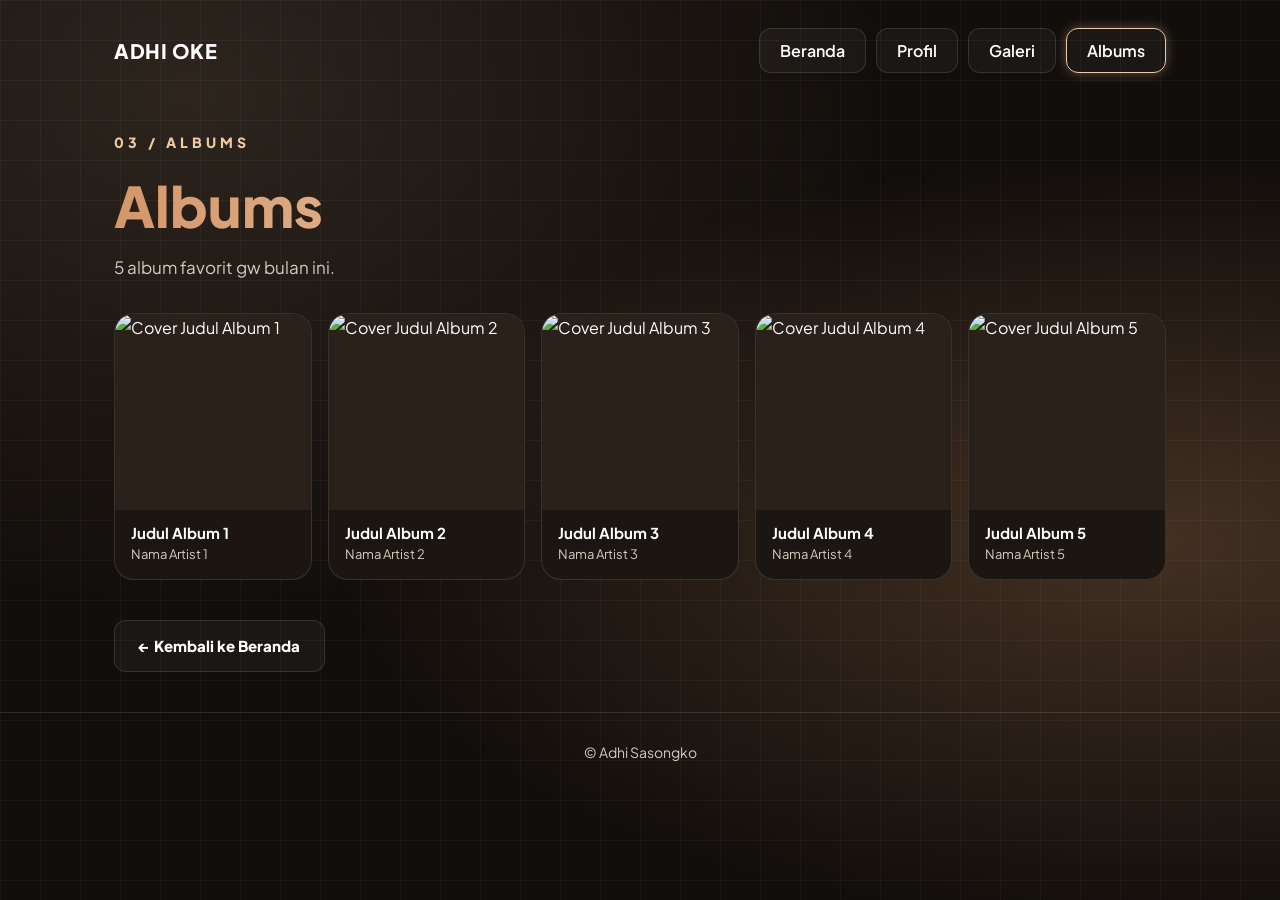
==== albums.html @ d8b68399 "Add files via upload" ====
<!DOCTYPE html>
<html lang="id">
<head>
  <meta charset="UTF-8">
  <meta name="viewport" content="width=device-width, initial-scale=1.0">
  <title>Albums · ADHI OKE</title>
  <link rel="preconnect" href="https://fonts.googleapis.com">
  <link rel="preconnect" href="https://fonts.gstatic.com" crossorigin>
  <link href="https://fonts.googleapis.com/css2?family=Plus+Jakarta+Sans:wght@400;600;800&display=swap" rel="stylesheet">
  <link rel="stylesheet" href="style.css">
</head>
<body>

  <!-- NAVBAR -->
  <nav class="navbar">
    <a href="#" class="brand">ADHI OKE</a>
    <div class="menu">
      <a href="index.html" class="menu-btn">Beranda</a>
      <a href="profil.html" class="menu-btn">Profil</a>
      <a href="gallery.html" class="menu-btn">Galeri</a>
      <a href="albums.html" class="menu-btn aktif">Albums</a>
    </div>
  </nav>

  <main class="halaman halaman-lebar">
    <p class="label">03 / ALBUMS</p>
    <h1 class="judul-halaman gradasi">Albums</h1>
    <p class="pengantar">5 album favorit gw bulan ini.</p>

    <!-- diisi otomatis oleh script di bawah -->
    <section class="album-grid" id="albumGrid"></section>

    <a href="index.html" class="btn btn-outline">← Kembali ke Beranda</a>
  </main>

  <footer class="footer">© Adhi Sasongko</footer>

  <!-- JENDELA DETAIL ALBUM -->
  <div class="modal" id="modal" role="dialog" aria-modal="true" aria-labelledby="mJudul">
    <div class="modal-isi">
      <button class="modal-tutup" id="mTutup" aria-label="Tutup">✕</button>
      <img class="modal-cover" id="mCover" src="" alt="">
      <h2 id="mJudul"></h2>
      <p class="modal-artist" id="mArtist"></p>
      <p class="modal-deskripsi" id="mDeskripsi"></p>
      <h3>Tracklist</h3>
      <ol class="tracklist" id="mTracks"></ol>
      <a class="btn btn-spotify" id="mSpotify" href="#" target="_blank" rel="noopener">Dengarkan di Spotify</a>
    </div>
  </div>

  <script>
    // ====== EDIT DATA ALBUM DI SINI ======
    // cover  : nama file di folder imgalbm/
    // spotify: ganti dengan link album asli di Spotify
    const albums = [
      {
        judul: "Judul Album 1",
        artist: "Nama Artist 1",
        cover: "imgalbm/album1.jpg",
        deskripsi: "Lorem ipsum dolor sit amet, consectetur adipiscing elit. Sed do eiusmod tempor incididunt ut labore et dolore magna aliqua.",
        tracks: ["Lorem Ipsum", "Dolor Sit Amet", "Consectetur", "Adipiscing Elit", "Sed Do Eiusmod"],
        spotify: "https://open.spotify.com/"
      },
      {
        judul: "Judul Album 2",
        artist: "Nama Artist 2",
        cover: "imgalbm/album2.jpg",
        deskripsi: "Lorem ipsum dolor sit amet, consectetur adipiscing elit. Ut enim ad minim veniam, quis nostrud exercitation ullamco.",
        tracks: ["Lorem Ipsum", "Dolor Sit Amet", "Consectetur", "Adipiscing Elit", "Sed Do Eiusmod"],
        spotify: "https://open.spotify.com/"
      },
      {
        judul: "Judul Album 3",
        artist: "Nama Artist 3",
        cover: "imgalbm/album3.jpg",
        deskripsi: "Lorem ipsum dolor sit amet, consectetur adipiscing elit. Duis aute irure dolor in reprehenderit in voluptate velit.",
        tracks: ["Lorem Ipsum", "Dolor Sit Amet", "Consectetur", "Adipiscing Elit", "Sed Do Eiusmod"],
        spotify: "https://open.spotify.com/"
      },
      {
        judul: "Judul Album 4",
        artist: "Nama Artist 4",
        cover: "imgalbm/album4.jpg",
        deskripsi: "Lorem ipsum dolor sit amet, consectetur adipiscing elit. Excepteur sint occaecat cupidatat non proident.",
        tracks: ["Lorem Ipsum", "Dolor Sit Amet", "Consectetur", "Adipiscing Elit", "Sed Do Eiusmod"],
        spotify: "https://open.spotify.com/"
      },
      {
        judul: "Judul Album 5",
        artist: "Nama Artist 5",
        cover: "imgalbm/album5.jpg",
        deskripsi: "Lorem ipsum dolor sit amet, consectetur adipiscing elit. Sunt in culpa qui officia deserunt mollit anim id est laborum.",
        tracks: ["Lorem Ipsum", "Dolor Sit Amet", "Consectetur", "Adipiscing Elit", "Sed Do Eiusmod"],
        spotify: "https://open.spotify.com/"
      }
    ];
    // =====================================

    const grid = document.getElementById("albumGrid");
    const modal = document.getElementById("modal");
    let terakhirFokus = null;

    albums.forEach((a, i) => {
      const tombol = document.createElement("button");
      tombol.className = "album-item";
      tombol.type = "button";
      tombol.innerHTML =
        '<img src="' + a.cover + '" alt="Cover ' + a.judul + '" loading="lazy">' +
        '<div class="album-info"><strong></strong><span></span></div>';
      tombol.querySelector("strong").textContent = a.judul;
      tombol.querySelector("span").textContent = a.artist;
      tombol.addEventListener("click", () => buka(i, tombol));
      grid.appendChild(tombol);
    });

    function buka(i, pemicu) {
      const a = albums[i];
      terakhirFokus = pemicu;
      document.getElementById("mCover").src = a.cover;
      document.getElementById("mCover").alt = "Cover " + a.judul;
      document.getElementById("mJudul").textContent = a.judul;
      document.getElementById("mArtist").textContent = a.artist;
      document.getElementById("mDeskripsi").textContent = a.deskripsi;
      document.getElementById("mSpotify").href = a.spotify;
      const ol = document.getElementById("mTracks");
      ol.innerHTML = "";
      a.tracks.forEach(t => {
        const li = document.createElement("li");
        li.textContent = t;
        ol.appendChild(li);
      });
      modal.classList.add("tampil");
      document.body.style.overflow = "hidden";
      document.getElementById("mTutup").focus();
    }

    function tutup() {
      modal.classList.remove("tampil");
      document.body.style.overflow = "";
      if (terakhirFokus) terakhirFokus.focus();
    }

    document.getElementById("mTutup").addEventListener("click", tutup);
    modal.addEventListener("click", e => { if (e.target === modal) tutup(); });
    document.addEventListener("keydown", e => { if (e.key === "Escape") tutup(); });
  </script>

</body>
</html>
---- style.css ----
* {
  margin: 0;
  padding: 0;
  box-sizing: border-box;
}

:root {
  --bg: #120e0b;
  --kartu: #1c1612;
  --garis: rgba(255, 255, 255, 0.12);
  --teks: #ffffff;
  --teks-redup: #d6cabd;
  --utama: #EECAA6;          /* warna utama */
  --utama-gelap: #d4966a;
  --utama-terang: #fbe6cf;
  --gradasi: linear-gradient(90deg, var(--utama-gelap), var(--utama), var(--utama-terang));
}

html {
  scroll-behavior: smooth;
}

body {
  font-family: "Plus Jakarta Sans", Arial, sans-serif;
  color: var(--teks);
  line-height: 1.7;
  min-height: 100vh;
  background-color: var(--bg);
  /* cahaya + garis kotak-kotak */
  background-image:
    radial-gradient(ellipse at 15% 10%, rgba(238, 202, 166, 0.12), transparent 45%),
    radial-gradient(ellipse at 90% 60%, rgba(212, 150, 106, 0.25), transparent 50%),
    linear-gradient(rgba(255, 255, 255, 0.04) 1px, transparent 1px),
    linear-gradient(90deg, rgba(255, 255, 255, 0.04) 1px, transparent 1px);
  background-size: auto, auto, 40px 40px, 40px 40px;
  background-attachment: fixed;
}

a {
  color: inherit;
  text-decoration: none;
}

/* ---------- NAVBAR ---------- */
.navbar {
  max-width: 1100px;
  margin: 0 auto;
  padding: 28px 24px;
  display: flex;
  justify-content: space-between;
  align-items: center;
}

.brand {
  font-weight: 800;
  font-size: 20px;
  letter-spacing: 0.5px;
}

.menu-btn {
  display: inline-block;
  padding: 8px 20px;
  border-radius: 12px;
  font-weight: 600;
  border: 1px solid var(--garis);
  background: rgba(255, 255, 255, 0.04);
}

.menu-btn.aktif {
  border-color: var(--utama);
  box-shadow: 0 0 12px rgba(238, 202, 166, 0.35);
}

/* ---------- HERO ---------- */
.hero {
  max-width: 1100px;
  margin: 0 auto;
  padding: 60px 24px 40px;
  display: flex;
  align-items: center;
  justify-content: space-between;
  gap: 40px;
}

.hero-teks {
  max-width: 640px;
}

.label {
  color: var(--utama);
  font-weight: 800;
  font-size: 14px;
  letter-spacing: 4px;
  margin-bottom: 20px;
}

h1 {
  font-size: clamp(42px, 7vw, 76px);
  line-height: 1.1;
  font-weight: 800;
  margin-bottom: 24px;
}

.gradasi {
  background: var(--gradasi);
  -webkit-background-clip: text;
  background-clip: text;
  color: transparent;
}

.deskripsi {
  color: var(--teks-redup);
  font-size: 17px;
  margin-bottom: 32px;
}

.tombol {
  display: flex;
  gap: 12px;
  flex-wrap: wrap;
}

.btn {
  display: inline-block;
  padding: 12px 24px;
  border-radius: 12px;
  font-weight: 800;
  font-size: 15px;
}

.btn-utama {
  background: var(--gradasi);
  color: #2a1d12;
  transition: transform 0.2s;
}

.btn-utama:hover {
  transform: translateY(-2px);
}

/* ---------- LOGO ---------- */
.logo-kotak {
  flex-shrink: 0;
  width: 200px;
  height: 200px;
  padding: 36px;
  border-radius: 40px;
  transform: rotate(-6deg);
  background: linear-gradient(135deg, #d4966a 0%, #EECAA6 50%, #fbe6cf 100%);
  border: 2px solid rgba(255, 255, 255, 0.4);
  box-shadow: 0 0 60px rgba(238, 202, 166, 0.35);
}

.logo-kotak img {
  width: 100%;
  height: 100%;
}

/* ---------- KARTU ---------- */
.kartu-wrap {
  max-width: 1100px;
  margin: 0 auto;
  padding: 20px 24px 80px;
  display: grid;
  grid-template-columns: 1fr 1fr;
  gap: 24px;
}

.kartu {
  background: var(--kartu);
  border: 1px solid var(--garis);
  border-radius: 20px;
  padding: 28px;
}

.ikon {
  font-size: 28px;
  margin-bottom: 8px;
}

.kartu h2 {
  font-size: 24px;
  margin-bottom: 8px;
}

.kartu p {
  color: var(--teks-redup);
}

/* ---------- HP / LAYAR KECIL ---------- */
@media (max-width: 800px) {
  .hero {
    flex-direction: column-reverse;
    align-items: flex-start;
    padding-top: 30px;
  }

  .logo-kotak {
    width: 140px;
    height: 140px;
    padding: 26px;
    border-radius: 30px;
  }

  .kartu-wrap {
    grid-template-columns: 1fr;
  }
}

/* ===================== MENU & NAVBAR (tambahan) ===================== */
.navbar {
  flex-wrap: wrap;
  gap: 16px;
}

.menu {
  display: flex;
  gap: 10px;
  flex-wrap: wrap;
}

/* ===================== HALAMAN PROFIL ===================== */
.halaman {
  max-width: 700px;
  margin: 0 auto;
  padding: 30px 24px 40px;
}

.judul-halaman {
  font-size: clamp(36px, 8vw, 56px);
  margin-bottom: 16px;
}

.pengantar {
  color: var(--teks-redup);
  font-size: 17px;
  margin-bottom: 32px;
}

/* kartu foto */
.kartu-profil {
  text-align: center;
  padding: 32px 24px;
  margin-bottom: 24px;
  border-radius: 28px;
  border: 1px solid rgba(238, 202, 166, 0.5);
  background: linear-gradient(160deg, rgba(90, 60, 35, 0.5), rgba(25, 18, 12, 0.9));
}

.foto-profil {
  width: 200px;
  height: 200px;
  margin: 0 auto 20px;
  border-radius: 40px;
  overflow: hidden;
  border: 2px solid rgba(238, 202, 166, 0.7);
  box-shadow: 0 0 40px rgba(238, 202, 166, 0.3);
}

.foto-profil img {
  width: 100%;
  height: 100%;
  object-fit: cover;
  display: block;
}

.kartu-profil h2 {
  font-size: 30px;
  margin-bottom: 4px;
}

.sub {
  color: var(--teks-redup);
  margin-bottom: 16px;
}

.badge {
  display: inline-flex;
  align-items: center;
  gap: 8px;
  padding: 8px 18px;
  border-radius: 999px;
  color: #5dffb0;
  font-weight: 600;
  font-size: 15px;
  border: 1px solid rgba(93, 255, 176, 0.4);
  background: rgba(93, 255, 176, 0.08);
}

.badge i {
  width: 8px;
  height: 8px;
  border-radius: 50%;
  background: #5dffb0;
}

/* kartu informasi */
.kartu-info {
  background: var(--kartu);
  border: 1px solid var(--garis);
  border-radius: 28px;
  padding: 28px 28px 16px;
  margin-bottom: 28px;
}

.kartu-info h2 {
  font-size: 26px;
  margin-bottom: 12px;
}

.baris {
  display: flex;
  justify-content: space-between;
  gap: 16px;
  padding: 16px 0;
  border-bottom: 1px solid var(--garis);
}

.baris:last-child {
  border-bottom: none;
}

.baris dt {
  color: var(--teks-redup);
}

.baris dd {
  text-align: right;
  font-weight: 600;
}

.btn-outline {
  border: 1px solid var(--garis);
  background: rgba(255, 255, 255, 0.04);
}

.btn-outline:hover {
  border-color: var(--utama);
}
.btn-kanan {
  margin-left: auto;
}

.footer {
  text-align: center;
  color: var(--teks-redup);
  font-size: 14px;
  padding: 28px 20px;
  border-top: 1px solid var(--garis);
}

/* ===================== HALAMAN GALERI ===================== */
.halaman-lebar {
  max-width: 1100px;
}

.galeri {
  display: grid;
  grid-template-columns: repeat(auto-fill, minmax(240px, 1fr));
  gap: 16px;
  margin-bottom: 40px;
}

.foto-item {
  background: var(--kartu);
  border: 1px solid var(--garis);
  border-radius: 20px;
  overflow: hidden;
  transition: transform 0.2s, border-color 0.2s;
}

.foto-item:hover {
  transform: translateY(-4px);
  border-color: var(--utama);
}

.foto-item img {
  width: 100%;
  aspect-ratio: 1 / 1;
  object-fit: cover;
  display: block;
  cursor: pointer;
}

.foto-item figcaption {
  padding: 12px 16px;
  font-size: 14px;
  color: var(--teks-redup);
}

/* foto besar saat diklik */
.lightbox {
  display: none;
  position: fixed;
  inset: 0;
  z-index: 999;
  background: rgba(0, 0, 0, 0.88);
  justify-content: center;
  align-items: center;
  padding: 20px;
}

.lightbox.tampil {
  display: flex;
}

.lightbox img {
  max-width: 100%;
  max-height: 100%;
  border-radius: 16px;
  border: 2px solid rgba(238, 202, 166, 0.7);
}

/* ===================== HALAMAN ALBUMS ===================== */
.album-grid {
  display: grid;
  grid-template-columns: repeat(auto-fill, minmax(190px, 1fr));
  gap: 16px;
  margin-bottom: 40px;
}

.album-item {
  background: var(--kartu);
  border: 1px solid var(--garis);
  border-radius: 20px;
  overflow: hidden;
  padding: 0;
  text-align: left;
  color: inherit;
  font: inherit;
  cursor: pointer;
  transition: transform 0.2s, border-color 0.2s;
}

.album-item:hover,
.album-item:focus-visible {
  transform: translateY(-4px);
  border-color: var(--utama);
  outline: none;
}

.album-item img {
  width: 100%;
  aspect-ratio: 1 / 1;
  object-fit: cover;
  display: block;
  background: #2a211a;
}

.album-item .album-info {
  padding: 12px 16px 14px;
}

.album-item strong {
  display: block;
  font-size: 15px;
  line-height: 1.4;
}

.album-item span {
  display: block;
  font-size: 13px;
  color: var(--teks-redup);
}

/* jendela detail album */
.modal {
  display: none;
  position: fixed;
  inset: 0;
  z-index: 999;
  background: rgba(0, 0, 0, 0.85);
  justify-content: center;
  align-items: center;
  padding: 16px;
}

.modal.tampil {
  display: flex;
}

.modal-isi {
  position: relative;
  width: 100%;
  max-width: 460px;
  max-height: 100%;
  overflow-y: auto;
  background: var(--kartu);
  border: 1px solid rgba(238, 202, 166, 0.5);
  border-radius: 28px;
  padding: 24px;
  box-shadow: 0 0 60px rgba(238, 202, 166, 0.2);
  animation: modal-muncul 0.22s ease-out;
}

@keyframes modal-muncul {
  from { opacity: 0; transform: translateY(16px) scale(0.97); }
  to   { opacity: 1; transform: none; }
}

.modal-tutup {
  position: absolute;
  top: 14px;
  right: 14px;
  width: 38px;
  height: 38px;
  border-radius: 12px;
  border: 1px solid var(--garis);
  background: rgba(0, 0, 0, 0.55);
  color: var(--teks);
  font-size: 18px;
  cursor: pointer;
}

.modal-tutup:hover {
  border-color: var(--utama);
}

.modal-cover {
  width: 100%;
  aspect-ratio: 1 / 1;
  object-fit: cover;
  display: block;
  border-radius: 18px;
  margin-bottom: 18px;
  background: #2a211a;
}

.modal-isi h2 {
  font-size: 26px;
  line-height: 1.25;
}

.modal-artist {
  color: var(--utama);
  font-weight: 600;
  margin-bottom: 12px;
}

.modal-deskripsi {
  color: var(--teks-redup);
  margin-bottom: 18px;
}

.modal-isi h3 {
  font-size: 16px;
  margin-bottom: 6px;
}

.tracklist {
  margin: 0 0 22px 22px;
  color: var(--teks-redup);
}

.tracklist li {
  padding: 4px 0;
  border-bottom: 1px solid var(--garis);
}

.tracklist li:last-child {
  border-bottom: none;
}

.btn-spotify {
  display: block;
  text-align: center;
  background: #1db954;
  color: #04200d;
}

.btn-spotify:hover {
  filter: brightness(1.08);
}

@media (prefers-reduced-motion: reduce) {
  .modal-isi { animation: none; }
}
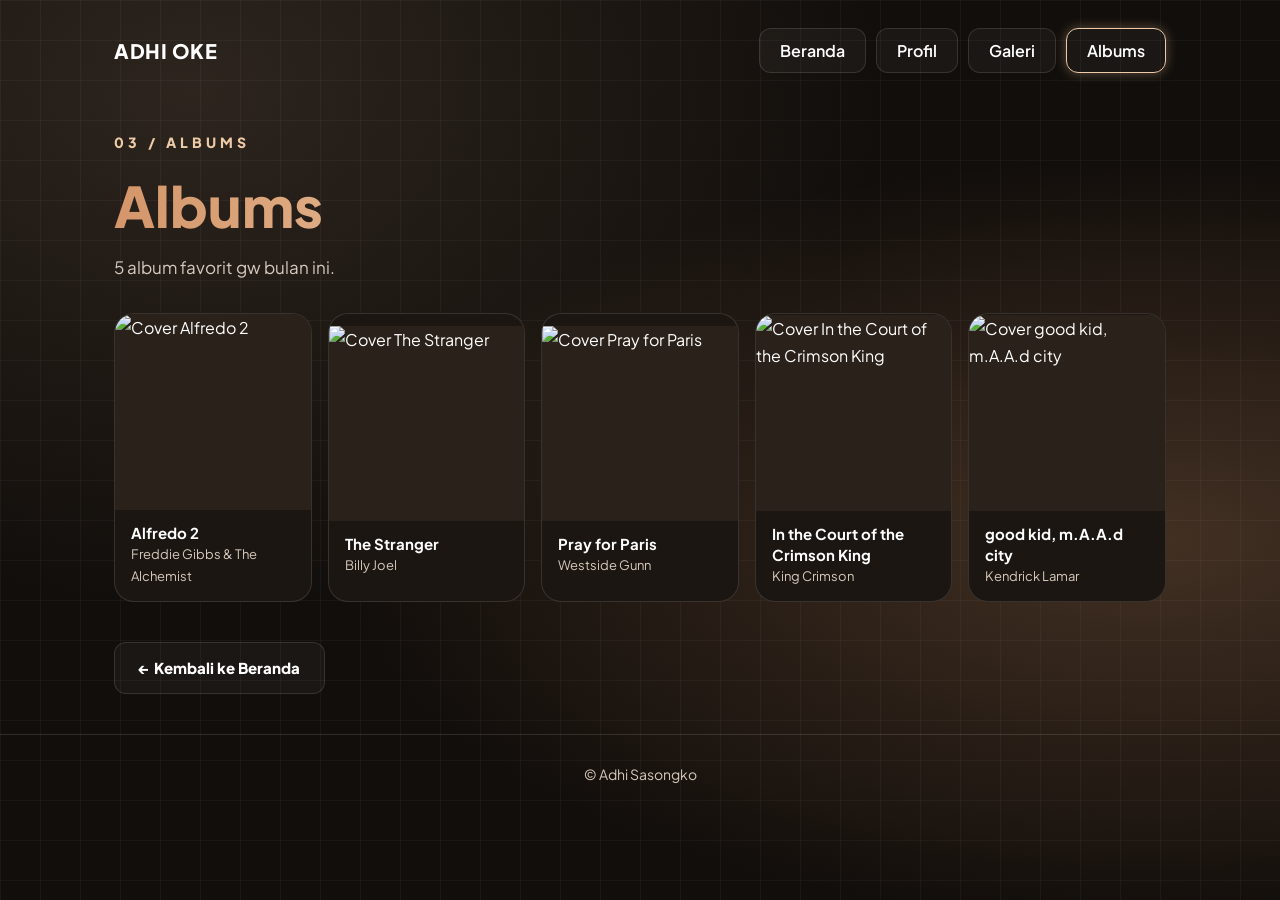
==== commit e3c18eee: "Add files via upload" ====
--- a/albums.html
+++ b/albums.html
@@ -55,44 +55,102 @@
     // spotify: ganti dengan link album asli di Spotify
     const albums = [
       {
-        judul: "Judul Album 1",
-        artist: "Nama Artist 1",
+        judul: "Alfredo 2",
+        artist: "Freddie Gibbs & The Alchemist",
         cover: "imgalbm/album1.jpg",
-        deskripsi: "Lorem ipsum dolor sit amet, consectetur adipiscing elit. Sed do eiusmod tempor incididunt ut labore et dolore magna aliqua.",
-        tracks: ["Lorem Ipsum", "Dolor Sit Amet", "Consectetur", "Adipiscing Elit", "Sed Do Eiusmod"],
-        spotify: "https://open.spotify.com/"
-      },
-      {
-        judul: "Judul Album 2",
-        artist: "Nama Artist 2",
+        deskripsi: "Album kolaborasi Freddie Gibbs dan produser The Alchemist yang dirilis pada 2025. Sebagai kelanjutan dari Alfredo (2020), proyek ini memadukan rap Freddie yang tajam dengan produksi The Alchemist yang atmosferik, penuh tekstur soul, dan terasa sinematik.",
+        tracks: [
+          "1995",
+          "Mar-a-Lago",
+          "Lemon Pepper Steppers",
+          "Ensalada (feat. Anderson .Paak)",
+          "Empanadas",
+          "Skinny Suge II",
+          "Feeling (feat. Larry June)",
+          "I Still Love H.E.R.",
+          "Shangri La",
+          "Gas Station Sushi",
+          "Lavish Habits",
+          "Gold Feet (feat. JID)",
+          "Jean Claude",
+          "A Thousand Mountains"
+        ],
+        spotify: "https://open.spotify.com/album/5WrpCQmbTUZuzNxGCPUFSV?si=9CKhfuqqRUuL12SUk9jcig&utm_source=copy-link"
+      },
+      {
+        judul: "The Stranger",
+        artist: "Billy Joel",
         cover: "imgalbm/album2.jpg",
-        deskripsi: "Lorem ipsum dolor sit amet, consectetur adipiscing elit. Ut enim ad minim veniam, quis nostrud exercitation ullamco.",
-        tracks: ["Lorem Ipsum", "Dolor Sit Amet", "Consectetur", "Adipiscing Elit", "Sed Do Eiusmod"],
-        spotify: "https://open.spotify.com/"
-      },
-      {
-        judul: "Judul Album 3",
-        artist: "Nama Artist 3",
+        deskripsi: "Album studio kelima Billy Joel, dirilis pada 29 September 1977 dan diproduseri Phil Ramone. Menggabungkan pop rock dan soft rock dengan penulisan lagu yang kuat, album ini menjadi titik balik besar dalam karier Joel. Isinya bergerak dari cerita kehidupan sehari-hari hingga refleksi personal, termasuk lagu klasik seperti “Scenes from an Italian Restaurant” dan “Vienna”.",
+        tracks: [
+          "Movin' Out (Anthony's Song)",
+          "The Stranger",
+          "Just the Way You Are",
+          "Scenes from an Italian Restaurant",
+          "Vienna",
+          "Only the Good Die Young",
+          "She's Always a Woman",
+          "Get It Right the First Time",
+          "Everybody Has a Dream"
+        ],
+        spotify: "https://open.spotify.com/album/1Mhn9VosyjtWn4dMPFlna6?si=GeFcjq-RTR2JP8uPhHevYQ&utm_source=copy-link"
+      },
+      {
+        judul: "Pray for Paris",
+        artist: "Westside Gunn",
         cover: "imgalbm/album3.jpg",
-        deskripsi: "Lorem ipsum dolor sit amet, consectetur adipiscing elit. Duis aute irure dolor in reprehenderit in voluptate velit.",
-        tracks: ["Lorem Ipsum", "Dolor Sit Amet", "Consectetur", "Adipiscing Elit", "Sed Do Eiusmod"],
-        spotify: "https://open.spotify.com/"
-      },
-      {
-        judul: "Judul Album 4",
-        artist: "Nama Artist 4",
+        deskripsi: "Album studio Westside Gunn yang dirilis pada 17 April 2020 melalui Griselda Records. Proyek hip-hop ini membawa ciri khas Griselda: rap penuh detail, ad-lib yang ikonik, dan produksi bernuansa gelap sekaligus mewah. Estetika fashion kelas atas dan referensi gulat profesional turut membentuk identitas album ini; sampulnya dirancang oleh Virgil Abloh.",
+        tracks: [
+          "400 Million Plus Tax",
+          "No Vacancy",
+          "George Bondo",
+          "327",
+          "French Toast",
+          "Euro Step",
+          "Allah Sent Me",
+          "$500 Ounces",
+          "Versace",
+          "Claiborne Kick",
+          "Shawn vs. Flair",
+          "Party wit Pop Smoke",
+          "LE Djoliba"
+        ],
+        spotify: "https://open.spotify.com/album/6nfJMRoIjyRwk3ZTHNm0PY?si=I8OpbYKQR4iPKM41jbWXFw&utm_source=copy-link"
+      },
+      {
+        judul: "In the Court of the Crimson King",
+        artist: "King Crimson",
         cover: "imgalbm/album4.jpg",
-        deskripsi: "Lorem ipsum dolor sit amet, consectetur adipiscing elit. Excepteur sint occaecat cupidatat non proident.",
-        tracks: ["Lorem Ipsum", "Dolor Sit Amet", "Consectetur", "Adipiscing Elit", "Sed Do Eiusmod"],
-        spotify: "https://open.spotify.com/"
-      },
-      {
-        judul: "Judul Album 5",
-        artist: "Nama Artist 5",
+        deskripsi: "Album debut King Crimson yang dirilis pada 10 Oktober 1969. Karya penting dalam perkembangan progressive rock ini memadukan rock, jazz, dan nuansa klasik dengan perubahan dinamika yang dramatis. Dari energi intens “21st Century Schizoid Man” hingga atmosfer megah lagu penutupnya, album ini dikenal karena pendekatan musiknya yang ambisius dan eksperimental.",
+        tracks: [
+          "21st Century Schizoid Man",
+          "I Talk to the Wind",
+          "Epitaph",
+          "Moonchild",
+          "The Court of the Crimson King"
+        ],
+        spotify: "https://open.spotify.com/album/75ol9OP8bJaRqzGimpFHDm?si=14eVLWUmSW69ywhaicyz8w&utm_source=copy-link"
+      },
+      {
+        judul: "good kid, m.A.A.d city",
+        artist: "Kendrick Lamar",
         cover: "imgalbm/album5.jpg",
-        deskripsi: "Lorem ipsum dolor sit amet, consectetur adipiscing elit. Sunt in culpa qui officia deserunt mollit anim id est laborum.",
-        tracks: ["Lorem Ipsum", "Dolor Sit Amet", "Consectetur", "Adipiscing Elit", "Sed Do Eiusmod"],
-        spotify: "https://open.spotify.com/"
+        deskripsi: "Album major-label debut Kendrick Lamar yang dirilis pada 22 Oktober 2012, dengan subtitle “A Short Film by Kendrick Lamar”. Disusun seperti film naratif, album ini mengikuti pengalaman seorang remaja di Compton dan mengeksplorasi pengaruh lingkungan, tekanan pergaulan, keluarga, serta pencarian jati diri. Cerita yang saling terhubung dan produksi yang beragam menjadikannya salah satu album hip-hop paling berpengaruh pada masanya.",
+        tracks: [
+          "Sherane a.k.a Master Splinter's Daughter",
+          "Bitch, Don't Kill My Vibe",
+          "Backseat Freestyle",
+          "The Art of Peer Pressure",
+          "Money Trees",
+          "Poetic Justice",
+          "good kid",
+          "m.A.A.d city",
+          "Swimming Pools (Drank)",
+          "Sing About Me, I'm Dying Of Thirst",
+          "Real",
+          "Compton"
+        ],
+        spotify: "https://open.spotify.com/album/748dZDqSZy6aPXKcI9H80u?si=ceL5OeeVR_yFTtVjYweEdw&utm_source=copy-link"
       }
     ];
     // =====================================
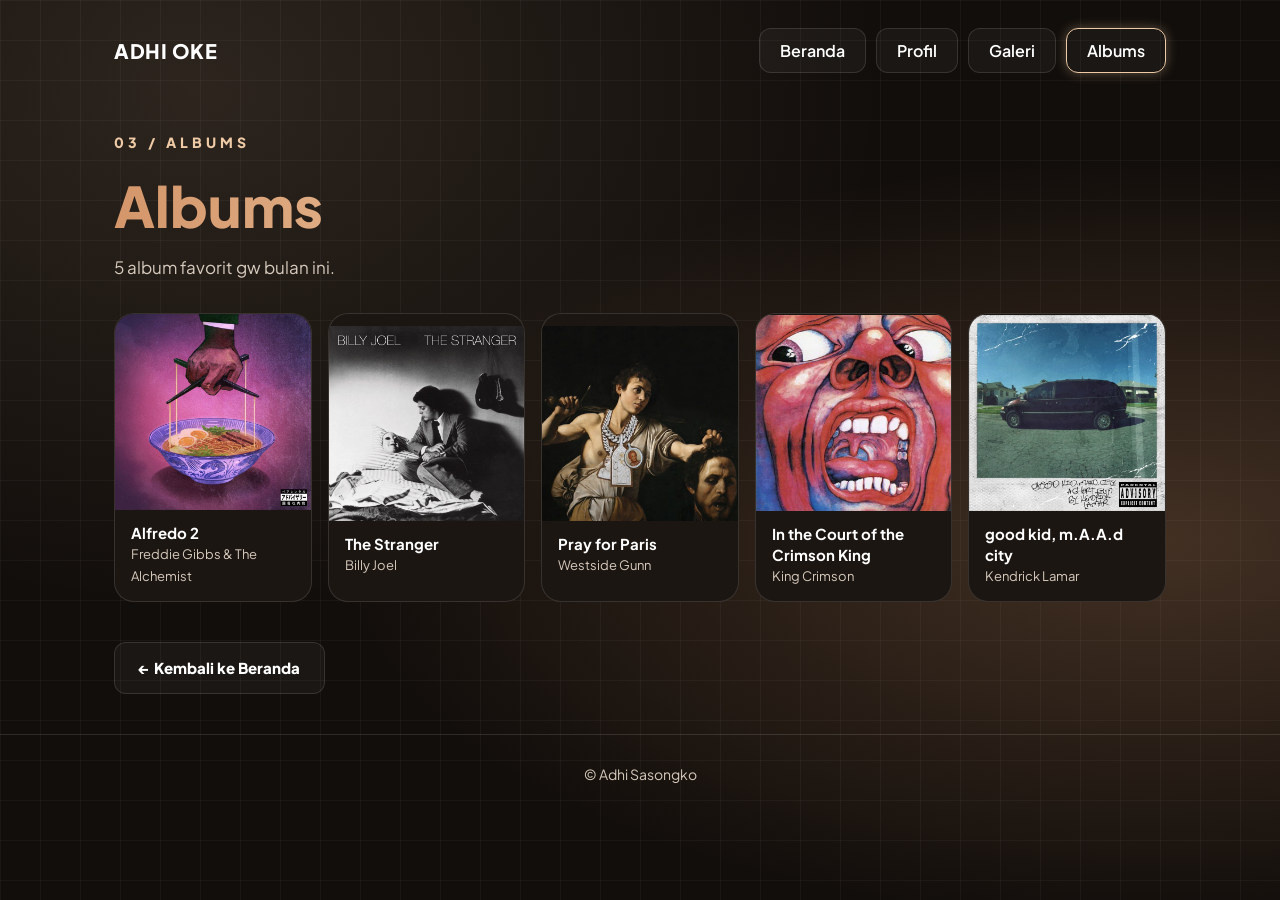
==== commit fb2bc522: "Update album cover images in albums.html" ====
--- a/albums.html
+++ b/albums.html
@@ -57,7 +57,7 @@
       {
         judul: "Alfredo 2",
         artist: "Freddie Gibbs & The Alchemist",
-        cover: "imgalbm/album1.jpg",
+        cover: "imgalbm/97a5aa24de7948fc9135016f9980cfed.jpg",
         deskripsi: "Album kolaborasi Freddie Gibbs dan produser The Alchemist yang dirilis pada 2025. Sebagai kelanjutan dari Alfredo (2020), proyek ini memadukan rap Freddie yang tajam dengan produksi The Alchemist yang atmosferik, penuh tekstur soul, dan terasa sinematik.",
         tracks: [
           "1995",
@@ -80,7 +80,7 @@
       {
         judul: "The Stranger",
         artist: "Billy Joel",
-        cover: "imgalbm/album2.jpg",
+        cover: "imgalbm/d2d13b9964b51af00e6596221c99ca10.jpg",
         deskripsi: "Album studio kelima Billy Joel, dirilis pada 29 September 1977 dan diproduseri Phil Ramone. Menggabungkan pop rock dan soft rock dengan penulisan lagu yang kuat, album ini menjadi titik balik besar dalam karier Joel. Isinya bergerak dari cerita kehidupan sehari-hari hingga refleksi personal, termasuk lagu klasik seperti “Scenes from an Italian Restaurant” dan “Vienna”.",
         tracks: [
           "Movin' Out (Anthony's Song)",
@@ -98,7 +98,7 @@
       {
         judul: "Pray for Paris",
         artist: "Westside Gunn",
-        cover: "imgalbm/album3.jpg",
+        cover: "imgalbm/2a573a11a282b2e13a41dbbe8d994ad3.jpg",
         deskripsi: "Album studio Westside Gunn yang dirilis pada 17 April 2020 melalui Griselda Records. Proyek hip-hop ini membawa ciri khas Griselda: rap penuh detail, ad-lib yang ikonik, dan produksi bernuansa gelap sekaligus mewah. Estetika fashion kelas atas dan referensi gulat profesional turut membentuk identitas album ini; sampulnya dirancang oleh Virgil Abloh.",
         tracks: [
           "400 Million Plus Tax",
@@ -120,7 +120,7 @@
       {
         judul: "In the Court of the Crimson King",
         artist: "King Crimson",
-        cover: "imgalbm/album4.jpg",
+        cover: "imgalbm/3174088049fd36ff393bcf5bd5c727ea.jpg",
         deskripsi: "Album debut King Crimson yang dirilis pada 10 Oktober 1969. Karya penting dalam perkembangan progressive rock ini memadukan rock, jazz, dan nuansa klasik dengan perubahan dinamika yang dramatis. Dari energi intens “21st Century Schizoid Man” hingga atmosfer megah lagu penutupnya, album ini dikenal karena pendekatan musiknya yang ambisius dan eksperimental.",
         tracks: [
           "21st Century Schizoid Man",
@@ -134,7 +134,7 @@
       {
         judul: "good kid, m.A.A.d city",
         artist: "Kendrick Lamar",
-        cover: "imgalbm/album5.jpg",
+        cover: "imgalbm/f9327a848e09ab5fb71cd2f86bce0212 (1).jpg",
         deskripsi: "Album major-label debut Kendrick Lamar yang dirilis pada 22 Oktober 2012, dengan subtitle “A Short Film by Kendrick Lamar”. Disusun seperti film naratif, album ini mengikuti pengalaman seorang remaja di Compton dan mengeksplorasi pengaruh lingkungan, tekanan pergaulan, keluarga, serta pencarian jati diri. Cerita yang saling terhubung dan produksi yang beragam menjadikannya salah satu album hip-hop paling berpengaruh pada masanya.",
         tracks: [
           "Sherane a.k.a Master Splinter's Daughter",
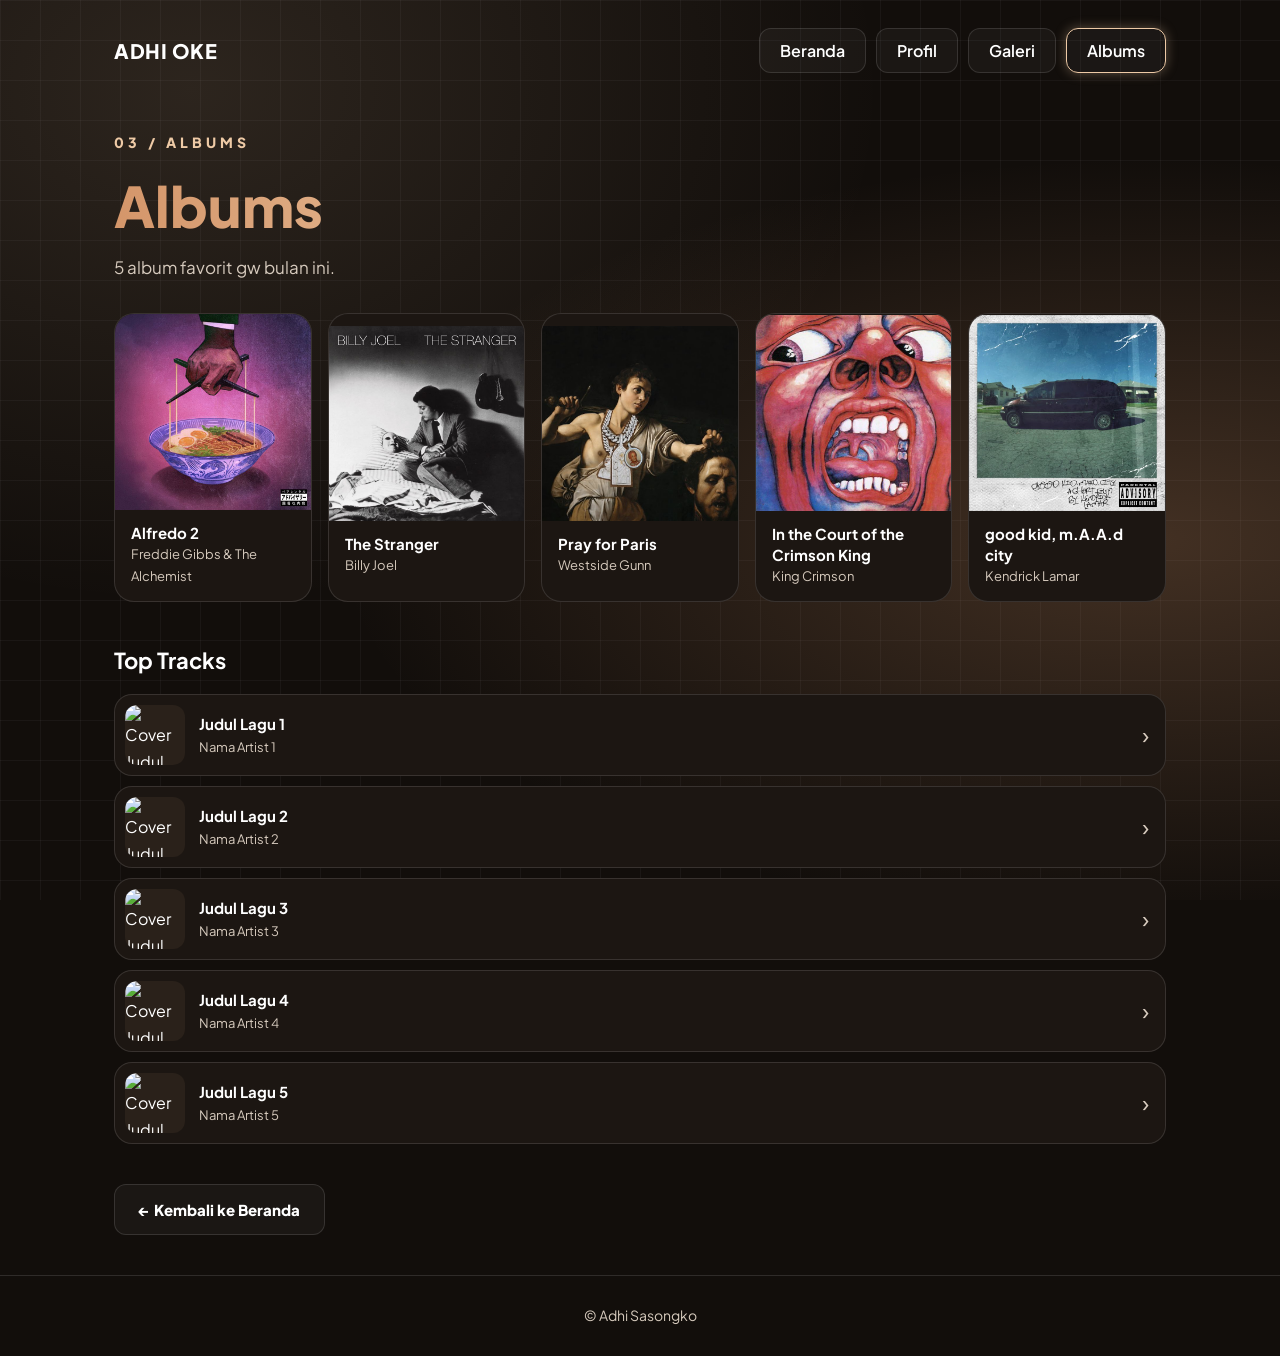
==== commit 88345ca6: "Add files via upload" ====
--- a/albums.html
+++ b/albums.html
@@ -30,6 +30,9 @@
     <!-- diisi otomatis oleh script di bawah -->
     <section class="album-grid" id="albumGrid"></section>
 
+    <h2 class="sub-judul">Top Tracks</h2>
+    <section class="track-list" id="trackList"></section>
+
     <a href="index.html" class="btn btn-outline">← Kembali ke Beranda</a>
   </main>
 
@@ -43,8 +46,10 @@
       <h2 id="mJudul"></h2>
       <p class="modal-artist" id="mArtist"></p>
       <p class="modal-deskripsi" id="mDeskripsi"></p>
-      <h3>Tracklist</h3>
-      <ol class="tracklist" id="mTracks"></ol>
+      <div id="mTrackWrap">
+        <h3>Tracklist</h3>
+        <ol class="tracklist" id="mTracks"></ol>
+      </div>
       <a class="btn btn-spotify" id="mSpotify" href="#" target="_blank" rel="noopener">Dengarkan di Spotify</a>
     </div>
   </div>
@@ -155,11 +160,32 @@
     ];
     // =====================================
 
+    // ====== EDIT DATA TOP TRACKS DI SINI ======
+    // cover: nama file di folder imgalbm/
+    const topTracks = [
+      { judul: "Judul Lagu 1", artist: "Nama Artist 1", cover: "imgalbm/track1.jpg",
+        deskripsi: "Lorem ipsum dolor sit amet, consectetur adipiscing elit. Sed do eiusmod tempor incididunt ut labore.",
+        spotify: "https://open.spotify.com/" },
+      { judul: "Judul Lagu 2", artist: "Nama Artist 2", cover: "imgalbm/track2.jpg",
+        deskripsi: "Lorem ipsum dolor sit amet, consectetur adipiscing elit. Ut enim ad minim veniam, quis nostrud.",
+        spotify: "https://open.spotify.com/" },
+      { judul: "Judul Lagu 3", artist: "Nama Artist 3", cover: "imgalbm/track3.jpg",
+        deskripsi: "Lorem ipsum dolor sit amet, consectetur adipiscing elit. Duis aute irure dolor in reprehenderit.",
+        spotify: "https://open.spotify.com/" },
+      { judul: "Judul Lagu 4", artist: "Nama Artist 4", cover: "imgalbm/track4.jpg",
+        deskripsi: "Lorem ipsum dolor sit amet, consectetur adipiscing elit. Excepteur sint occaecat cupidatat.",
+        spotify: "https://open.spotify.com/" },
+      { judul: "Judul Lagu 5", artist: "Nama Artist 5", cover: "imgalbm/track5.jpg",
+        deskripsi: "Lorem ipsum dolor sit amet, consectetur adipiscing elit. Sunt in culpa qui officia deserunt.",
+        spotify: "https://open.spotify.com/" }
+    ];
+    // ==========================================
+
     const grid = document.getElementById("albumGrid");
     const modal = document.getElementById("modal");
     let terakhirFokus = null;
 
-    albums.forEach((a, i) => {
+    albums.forEach(a => {
       const tombol = document.createElement("button");
       tombol.className = "album-item";
       tombol.type = "button";
@@ -168,12 +194,27 @@
         '<div class="album-info"><strong></strong><span></span></div>';
       tombol.querySelector("strong").textContent = a.judul;
       tombol.querySelector("span").textContent = a.artist;
-      tombol.addEventListener("click", () => buka(i, tombol));
+      tombol.addEventListener("click", () => buka(a, tombol));
       grid.appendChild(tombol);
     });
 
-    function buka(i, pemicu) {
-      const a = albums[i];
+    const daftarTrack = document.getElementById("trackList");
+    topTracks.forEach(t => {
+      const tombol = document.createElement("button");
+      tombol.className = "track-item";
+      tombol.type = "button";
+      tombol.innerHTML =
+        '<img src="' + t.cover + '" alt="Cover ' + t.judul + '" loading="lazy">' +
+        '<div class="track-info"><strong></strong><span></span></div>' +
+        '<span class="track-panah" aria-hidden="true">›</span>';
+      tombol.querySelector("strong").textContent = t.judul;
+      tombol.querySelector(".track-info span").textContent = t.artist;
+      tombol.addEventListener("click", () => buka(t, tombol));
+      daftarTrack.appendChild(tombol);
+    });
+
+    // a = album (punya tracks) atau single track (tanpa tracks)
+    function buka(a, pemicu) {
       terakhirFokus = pemicu;
       document.getElementById("mCover").src = a.cover;
       document.getElementById("mCover").alt = "Cover " + a.judul;
@@ -183,11 +224,15 @@
       document.getElementById("mSpotify").href = a.spotify;
       const ol = document.getElementById("mTracks");
       ol.innerHTML = "";
-      a.tracks.forEach(t => {
-        const li = document.createElement("li");
-        li.textContent = t;
-        ol.appendChild(li);
-      });
+      const adaTracks = Array.isArray(a.tracks);
+      document.getElementById("mTrackWrap").style.display = adaTracks ? "" : "none";
+      if (adaTracks) {
+        a.tracks.forEach(t => {
+          const li = document.createElement("li");
+          li.textContent = t;
+          ol.appendChild(li);
+        });
+      }
       modal.classList.add("tampil");
       document.body.style.overflow = "hidden";
       document.getElementById("mTutup").focus();
--- a/style.css
+++ b/style.css
@@ -575,3 +575,75 @@
 @media (prefers-reduced-motion: reduce) {
   .modal-isi { animation: none; }
 }
+
+/* ===================== TOP TRACKS ===================== */
+.sub-judul {
+  font-size: 22px;
+  margin: 8px 0 14px;
+}
+
+.track-list {
+  display: flex;
+  flex-direction: column;
+  gap: 10px;
+  margin-bottom: 40px;
+}
+
+.track-item {
+  display: flex;
+  align-items: center;
+  gap: 14px;
+  width: 100%;
+  padding: 10px 16px 10px 10px;
+  background: var(--kartu);
+  border: 1px solid var(--garis);
+  border-radius: 18px;
+  text-align: left;
+  color: inherit;
+  font: inherit;
+  cursor: pointer;
+  transition: transform 0.2s, border-color 0.2s;
+}
+
+.track-item:hover,
+.track-item:focus-visible {
+  transform: translateX(4px);
+  border-color: var(--utama);
+  outline: none;
+}
+
+.track-item img {
+  width: 60px;
+  height: 60px;
+  flex-shrink: 0;
+  object-fit: cover;
+  border-radius: 12px;
+  background: #2a211a;
+}
+
+.track-info {
+  flex: 1;
+  min-width: 0;
+}
+
+.track-info strong,
+.track-info span {
+  display: block;
+  white-space: nowrap;
+  overflow: hidden;
+  text-overflow: ellipsis;
+}
+
+.track-info strong {
+  font-size: 15px;
+}
+
+.track-info span {
+  font-size: 13px;
+  color: var(--teks-redup);
+}
+
+.track-panah {
+  font-size: 24px;
+  color: var(--teks-redup);
+}
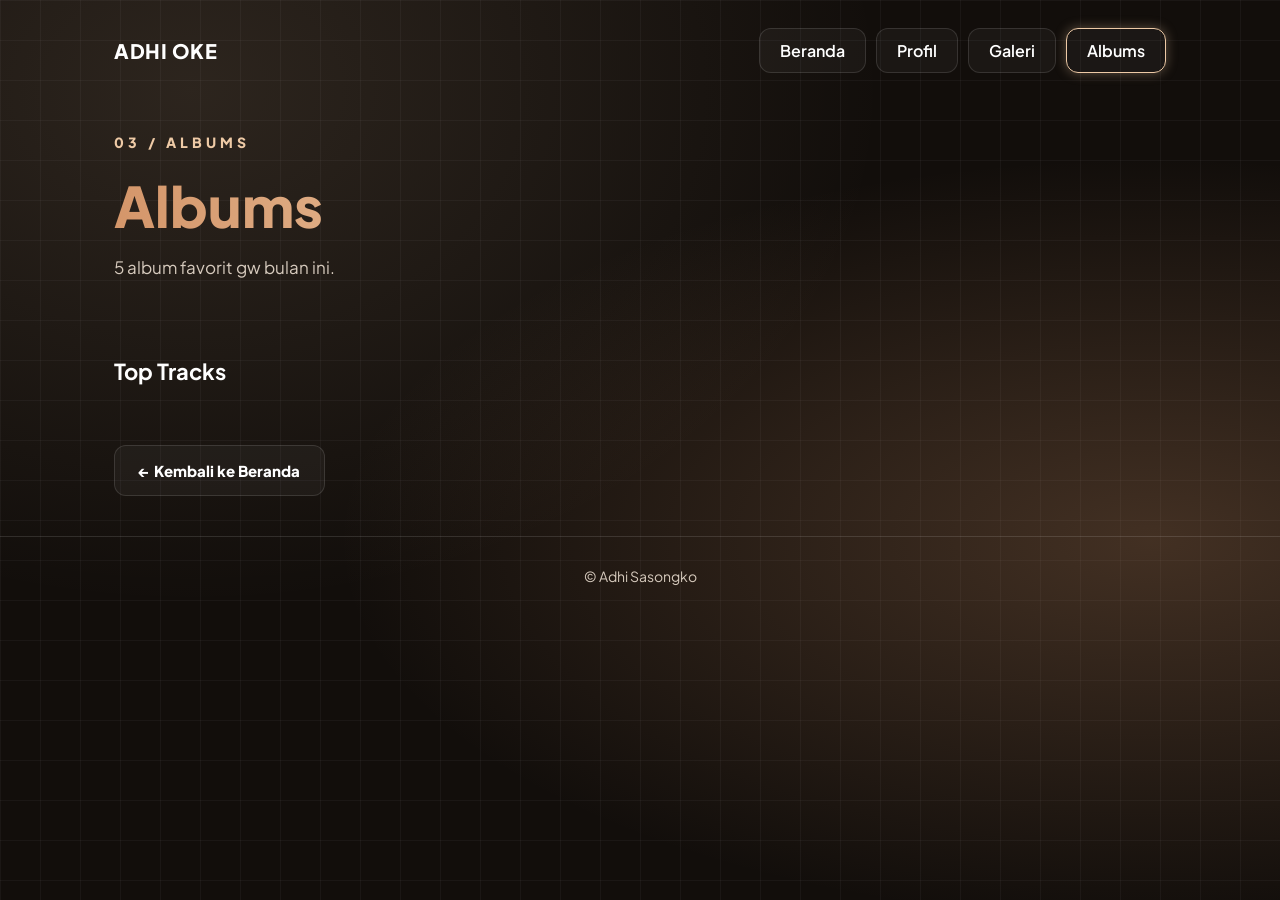
==== commit 41720889: "Update topTracks array with new song entries" ====
--- a/albums.html
+++ b/albums.html
@@ -163,21 +163,21 @@
     // ====== EDIT DATA TOP TRACKS DI SINI ======
     // cover: nama file di folder imgalbm/
     const topTracks = [
-      { judul: "Judul Lagu 1", artist: "Nama Artist 1", cover: "imgalbm/track1.jpg",
-        deskripsi: "Lorem ipsum dolor sit amet, consectetur adipiscing elit. Sed do eiusmod tempor incididunt ut labore.",
-        spotify: "https://open.spotify.com/" },
-      { judul: "Judul Lagu 2", artist: "Nama Artist 2", cover: "imgalbm/track2.jpg",
-        deskripsi: "Lorem ipsum dolor sit amet, consectetur adipiscing elit. Ut enim ad minim veniam, quis nostrud.",
-        spotify: "https://open.spotify.com/" },
-      { judul: "Judul Lagu 3", artist: "Nama Artist 3", cover: "imgalbm/track3.jpg",
-        deskripsi: "Lorem ipsum dolor sit amet, consectetur adipiscing elit. Duis aute irure dolor in reprehenderit.",
-        spotify: "https://open.spotify.com/" },
-      { judul: "Judul Lagu 4", artist: "Nama Artist 4", cover: "imgalbm/track4.jpg",
-        deskripsi: "Lorem ipsum dolor sit amet, consectetur adipiscing elit. Excepteur sint occaecat cupidatat.",
-        spotify: "https://open.spotify.com/" },
-      { judul: "Judul Lagu 5", artist: "Nama Artist 5", cover: "imgalbm/track5.jpg",
-        deskripsi: "Lorem ipsum dolor sit amet, consectetur adipiscing elit. Sunt in culpa qui officia deserunt.",
-        spotify: "https://open.spotify.com/" }
+      { judul: "Rindu Aku Rindu Kamu", artist: "Doel Sumbang, Nini Carlina", cover: "imgalbm/track1.jpg",
+        deskripsi: "Duet Doel Sumbang dan Nini Carlina yang bercerita tentang sepasang kekasih yang saling merindu dan dimabuk asmara di tepi pantai. Perpaduan pop dan dangdut yang riang ini jadi salah satu kolaborasi paling dikenal keduanya.",
+        spotify: "https://open.spotify.com/track/3Gupp8x0uDuRyzBwQfxGgC?si=psatQmiQSDyy0o1OnMUoxw&utm_source=copy-link" },
+      { judul: "Movin' Out", : "Billy Joel", cover: "imgalbm/track2.jpg",
+        deskripsi: "Lagu pembuka album The Stranger (1977) karya Billy Joel, diproduseri Phil Ramone. Isinya mengkritik obsesi mengejar status dan kenaikan kelas sosial, dengan chorus yang menolak anggapan itu sebagai kemajuan. Lagu ini sempat masuk Top 20 dan menutup dengan efek suara mobil yang melaju pergi.",
+        spotify: "https://open.spotify.com/track/16GUMo6u3D2qo9a19AkYct?si=019EFu_8SCGAQe5APmygSQ&utm_source=copy-link" },
+      { judul: "So Be It", artist: "Clipse", cover: "imgalbm/track3.jpg",
+        deskripsi: "Single dari album Let God Sort Em Out (2025), reuni Clipse (Pusha T dan Malice) setelah sekitar 16 tahun, dengan seluruh album diproduseri Pharrell. Beat-nya memadukan sampel string bernuansa Timur Tengah dengan 808 yang diputar terbalik, sementara verse penutup Pusha T ramai dibahas karena menyindir Travis Scott.",
+        spotify: "https://open.spotify.com/track/0xaQ86cGRgcF8wwP1SkXsb?si=12bGwpN8Rvu8V2kE9bN1mg&utm_source=copy-link" },
+      { judul: "Never Let Me Down", artist: "Kanye West, JAY-Z & J. Ivy", cover: "imgalbm/track4.jpg",
+        deskripsi: "Lagu dari album debut Kanye West, The College Dropout (2004), dengan Jay-Z dan penyair J. Ivy. Kanye dan Jay-Z bertukar bait soal bertahan menghadapi rintangan, lalu J. Ivy menutupnya dengan puisi tentang iman. Sering dianggap salah satu deep cut terbaik di album itu.",
+        spotify: "https://open.spotify.com/track/34j4OxJxKznBs88cjSL2j9?si=j821M-ctTI-mUAFao-9Ftg&utm_source=copy-link" },
+      { judul: "Simpan Saja", artist: "Ecoutez", cover: "imgalbm/track5.jpg",
+        deskripsi: "Single pertama band Ecoutez asal Jakarta dari album debut Ekute (2006), disusul Percayalah dan Tunjuk Satu Bintang. Lagu pop ini sempat jadi top request di radio-radio Indonesia dan sampai sekarang masih jadi salah satu lagu andalan mereka di konser.",
+        spotify: "https://open.spotify.com/track/6nIptzv5jqfdiDw9Aen0Ad?si=czbfuZK8TXO0aVn4QR_GnQ&utm_source=copy-link" }
     ];
     // ==========================================
 
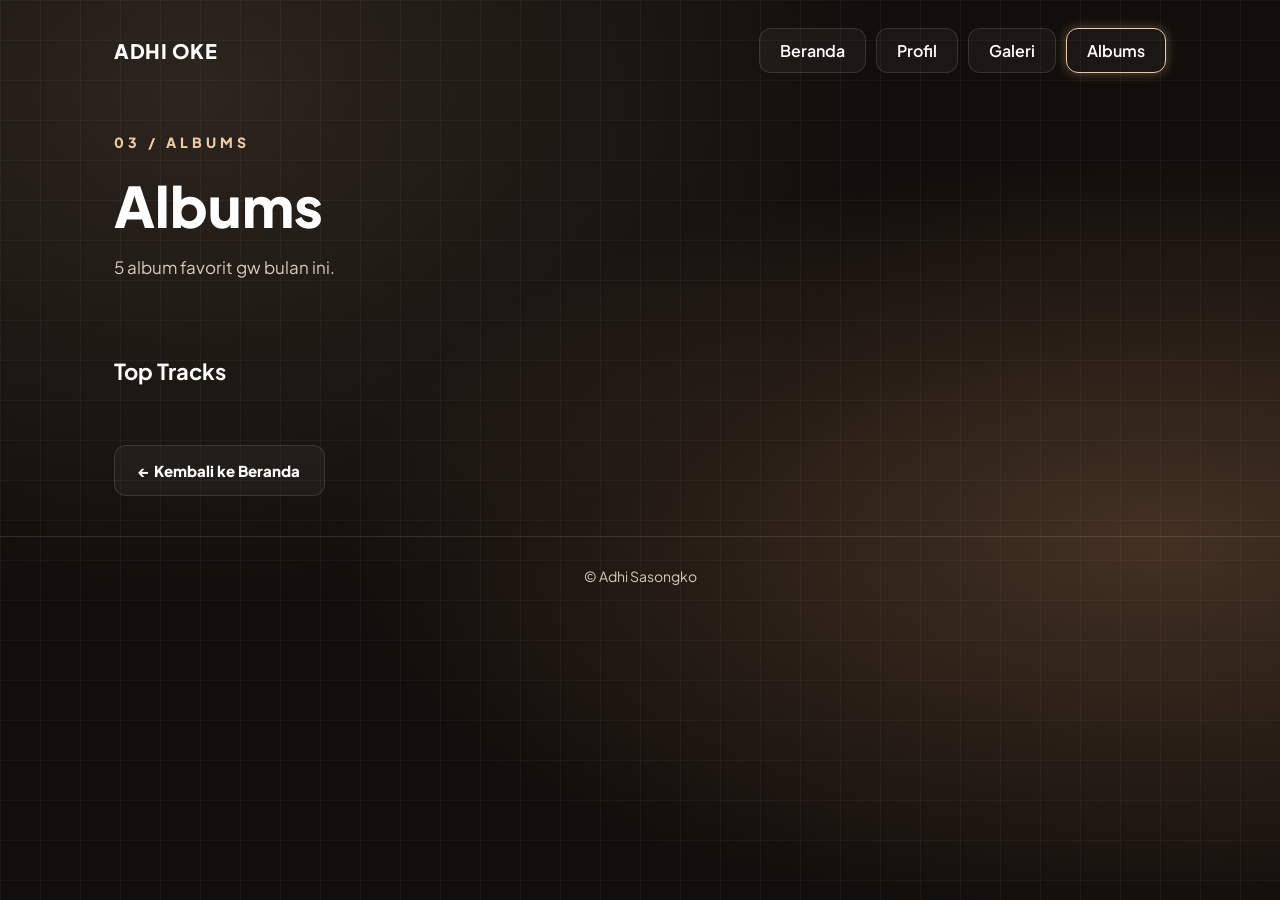
==== commit feb2285a: "Add files via upload" ====
--- a/albums.html
+++ b/albums.html
@@ -24,7 +24,7 @@
 
   <main class="halaman halaman-lebar">
     <p class="label">03 / ALBUMS</p>
-    <h1 class="judul-halaman gradasi">Albums</h1>
+    <h1 class="judul-halaman artistgradasi">Albums</h1>
     <p class="pengantar">5 album favorit gw bulan ini.</p>
 
     <!-- diisi otomatis oleh script di bawah -->
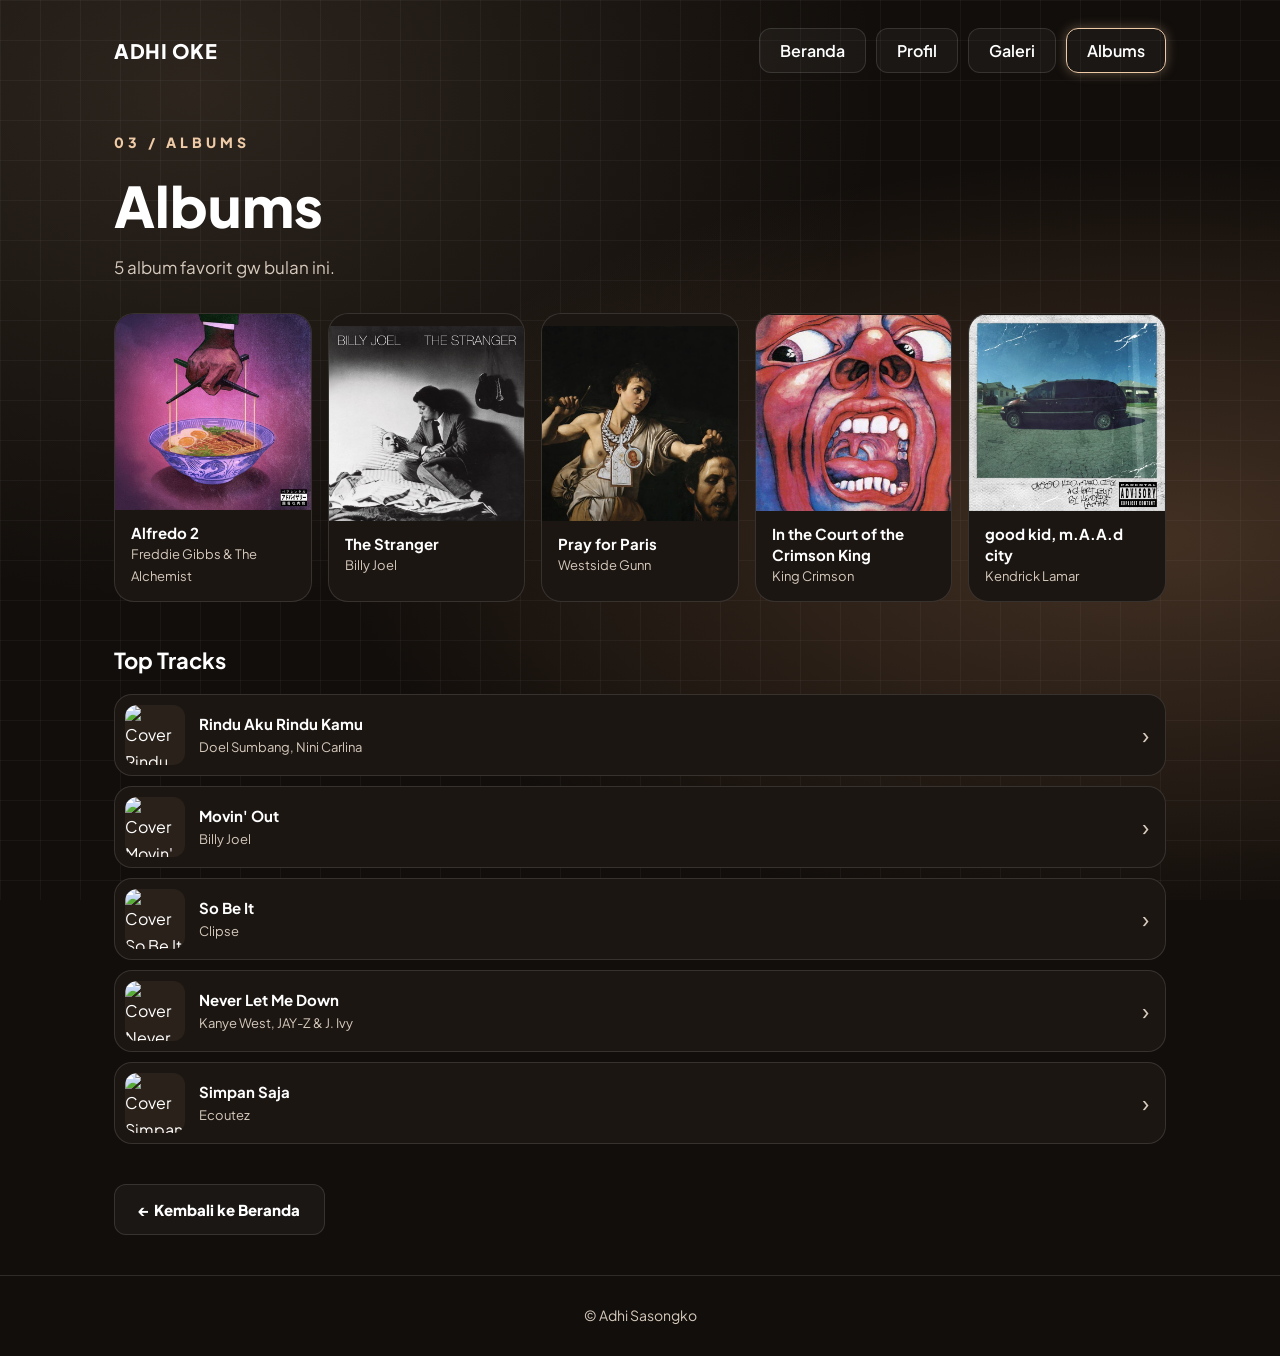
==== commit 4d25c42f: "Add files via upload" ====
--- a/albums.html
+++ b/albums.html
@@ -163,21 +163,41 @@
     // ====== EDIT DATA TOP TRACKS DI SINI ======
     // cover: nama file di folder imgalbm/
     const topTracks = [
-      { judul: "Rindu Aku Rindu Kamu", artist: "Doel Sumbang, Nini Carlina", cover: "imgalbm/track1.jpg",
+      {
+        judul: "Rindu Aku Rindu Kamu",
+        artist: "Doel Sumbang, Nini Carlina",
+        cover: "imgalbm/track1.jpg",
         deskripsi: "Duet Doel Sumbang dan Nini Carlina yang bercerita tentang sepasang kekasih yang saling merindu dan dimabuk asmara di tepi pantai. Perpaduan pop dan dangdut yang riang ini jadi salah satu kolaborasi paling dikenal keduanya.",
-        spotify: "https://open.spotify.com/track/3Gupp8x0uDuRyzBwQfxGgC?si=psatQmiQSDyy0o1OnMUoxw&utm_source=copy-link" },
-      { judul: "Movin' Out", : "Billy Joel", cover: "imgalbm/track2.jpg",
+        spotify: "https://open.spotify.com/track/3Gupp8x0uDuRyzBwQfxGgC?si=psatQmiQSDyy0o1OnMUoxw&utm_source=copy-link"
+      },
+      {
+        judul: "Movin' Out",
+        artist: "Billy Joel",
+        cover: "imgalbm/track2.jpg",
         deskripsi: "Lagu pembuka album The Stranger (1977) karya Billy Joel, diproduseri Phil Ramone. Isinya mengkritik obsesi mengejar status dan kenaikan kelas sosial, dengan chorus yang menolak anggapan itu sebagai kemajuan. Lagu ini sempat masuk Top 20 dan menutup dengan efek suara mobil yang melaju pergi.",
-        spotify: "https://open.spotify.com/track/16GUMo6u3D2qo9a19AkYct?si=019EFu_8SCGAQe5APmygSQ&utm_source=copy-link" },
-      { judul: "So Be It", artist: "Clipse", cover: "imgalbm/track3.jpg",
+        spotify: "https://open.spotify.com/track/16GUMo6u3D2qo9a19AkYct?si=019EFu_8SCGAQe5APmygSQ&utm_source=copy-link"
+      },
+      {
+        judul: "So Be It",
+        artist: "Clipse",
+        cover: "imgalbm/track3.jpg",
         deskripsi: "Single dari album Let God Sort Em Out (2025), reuni Clipse (Pusha T dan Malice) setelah sekitar 16 tahun, dengan seluruh album diproduseri Pharrell. Beat-nya memadukan sampel string bernuansa Timur Tengah dengan 808 yang diputar terbalik, sementara verse penutup Pusha T ramai dibahas karena menyindir Travis Scott.",
-        spotify: "https://open.spotify.com/track/0xaQ86cGRgcF8wwP1SkXsb?si=12bGwpN8Rvu8V2kE9bN1mg&utm_source=copy-link" },
-      { judul: "Never Let Me Down", artist: "Kanye West, JAY-Z & J. Ivy", cover: "imgalbm/track4.jpg",
+        spotify: "https://open.spotify.com/track/0xaQ86cGRgcF8wwP1SkXsb?si=12bGwpN8Rvu8V2kE9bN1mg&utm_source=copy-link"
+      },
+      {
+        judul: "Never Let Me Down",
+        artist: "Kanye West, JAY-Z & J. Ivy",
+        cover: "imgalbm/track4.jpg",
         deskripsi: "Lagu dari album debut Kanye West, The College Dropout (2004), dengan Jay-Z dan penyair J. Ivy. Kanye dan Jay-Z bertukar bait soal bertahan menghadapi rintangan, lalu J. Ivy menutupnya dengan puisi tentang iman. Sering dianggap salah satu deep cut terbaik di album itu.",
-        spotify: "https://open.spotify.com/track/34j4OxJxKznBs88cjSL2j9?si=j821M-ctTI-mUAFao-9Ftg&utm_source=copy-link" },
-      { judul: "Simpan Saja", artist: "Ecoutez", cover: "imgalbm/track5.jpg",
+        spotify: "https://open.spotify.com/track/34j4OxJxKznBs88cjSL2j9?si=j821M-ctTI-mUAFao-9Ftg&utm_source=copy-link"
+      },
+      {
+        judul: "Simpan Saja",
+        artist: "Ecoutez",
+        cover: "imgalbm/track5.jpg",
         deskripsi: "Single pertama band Ecoutez asal Jakarta dari album debut Ekute (2006), disusul Percayalah dan Tunjuk Satu Bintang. Lagu pop ini sempat jadi top request di radio-radio Indonesia dan sampai sekarang masih jadi salah satu lagu andalan mereka di konser.",
-        spotify: "https://open.spotify.com/track/6nIptzv5jqfdiDw9Aen0Ad?si=czbfuZK8TXO0aVn4QR_GnQ&utm_source=copy-link" }
+        spotify: "https://open.spotify.com/track/6nIptzv5jqfdiDw9Aen0Ad?si=czbfuZK8TXO0aVn4QR_GnQ&utm_source=copy-link"
+      }
     ];
     // ==========================================
 
@@ -185,33 +205,25 @@
     const modal = document.getElementById("modal");
     let terakhirFokus = null;
 
-    albums.forEach(a => {
+    // Bikin satu tombol kartu (album / track) lalu pasang event klik
+    function buatItem(data, kelas, kelasInfo, panah) {
       const tombol = document.createElement("button");
-      tombol.className = "album-item";
+      tombol.className = kelas;
       tombol.type = "button";
       tombol.innerHTML =
-        '<img src="' + a.cover + '" alt="Cover ' + a.judul + '" loading="lazy">' +
-        '<div class="album-info"><strong></strong><span></span></div>';
-      tombol.querySelector("strong").textContent = a.judul;
-      tombol.querySelector("span").textContent = a.artist;
-      tombol.addEventListener("click", () => buka(a, tombol));
-      grid.appendChild(tombol);
-    });
+        '<img src="' + data.cover + '" alt="Cover ' + data.judul + '" loading="lazy">' +
+        '<div class="' + kelasInfo + '"><strong></strong><span></span></div>' +
+        (panah ? '<span class="track-panah" aria-hidden="true">›</span>' : "");
+      tombol.querySelector("strong").textContent = data.judul;
+      tombol.querySelector("." + kelasInfo + " span").textContent = data.artist;
+      tombol.addEventListener("click", () => buka(data, tombol));
+      return tombol;
+    }
 
     const daftarTrack = document.getElementById("trackList");
-    topTracks.forEach(t => {
-      const tombol = document.createElement("button");
-      tombol.className = "track-item";
-      tombol.type = "button";
-      tombol.innerHTML =
-        '<img src="' + t.cover + '" alt="Cover ' + t.judul + '" loading="lazy">' +
-        '<div class="track-info"><strong></strong><span></span></div>' +
-        '<span class="track-panah" aria-hidden="true">›</span>';
-      tombol.querySelector("strong").textContent = t.judul;
-      tombol.querySelector(".track-info span").textContent = t.artist;
-      tombol.addEventListener("click", () => buka(t, tombol));
-      daftarTrack.appendChild(tombol);
-    });
+
+    albums.forEach(a => grid.appendChild(buatItem(a, "album-item", "album-info", false)));
+    topTracks.forEach(t => daftarTrack.appendChild(buatItem(t, "track-item", "track-info", true)));
 
     // a = album (punya tracks) atau single track (tanpa tracks)
     function buka(a, pemicu) {
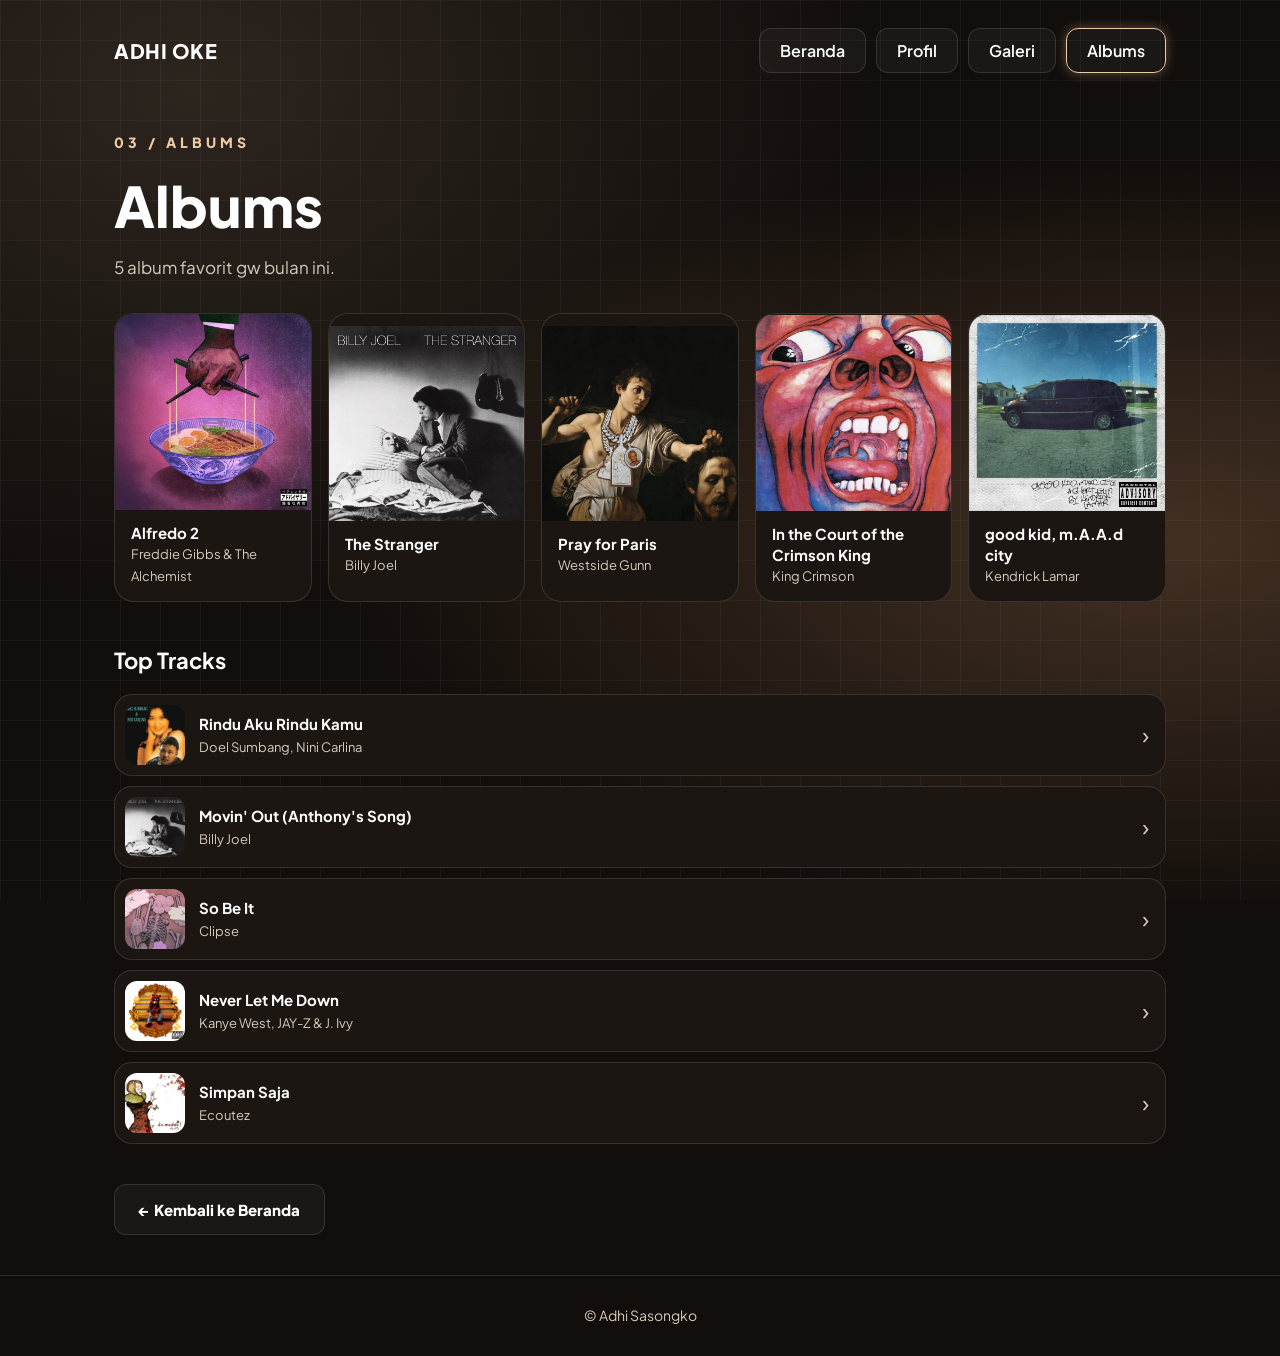
==== commit f87aaac5: "Update track details and cover images in albums.html" ====
--- a/albums.html
+++ b/albums.html
@@ -166,35 +166,35 @@
       {
         judul: "Rindu Aku Rindu Kamu",
         artist: "Doel Sumbang, Nini Carlina",
-        cover: "imgalbm/track1.jpg",
+        cover: "imgalbm/ab67616d0000b2730baf10b452a4b86648994806.jpeg",
         deskripsi: "Duet Doel Sumbang dan Nini Carlina yang bercerita tentang sepasang kekasih yang saling merindu dan dimabuk asmara di tepi pantai. Perpaduan pop dan dangdut yang riang ini jadi salah satu kolaborasi paling dikenal keduanya.",
         spotify: "https://open.spotify.com/track/3Gupp8x0uDuRyzBwQfxGgC?si=psatQmiQSDyy0o1OnMUoxw&utm_source=copy-link"
       },
       {
-        judul: "Movin' Out",
+        judul: "Movin' Out (Anthony's Song)",
         artist: "Billy Joel",
-        cover: "imgalbm/track2.jpg",
+        cover: "imgalbm/d2d13b9964b51af00e6596221c99ca10.jpg",
         deskripsi: "Lagu pembuka album The Stranger (1977) karya Billy Joel, diproduseri Phil Ramone. Isinya mengkritik obsesi mengejar status dan kenaikan kelas sosial, dengan chorus yang menolak anggapan itu sebagai kemajuan. Lagu ini sempat masuk Top 20 dan menutup dengan efek suara mobil yang melaju pergi.",
         spotify: "https://open.spotify.com/track/16GUMo6u3D2qo9a19AkYct?si=019EFu_8SCGAQe5APmygSQ&utm_source=copy-link"
       },
       {
         judul: "So Be It",
         artist: "Clipse",
-        cover: "imgalbm/track3.jpg",
+        cover: "imgalbm/SpotiMate.io - So Be It - Clipse.jpg",
         deskripsi: "Single dari album Let God Sort Em Out (2025), reuni Clipse (Pusha T dan Malice) setelah sekitar 16 tahun, dengan seluruh album diproduseri Pharrell. Beat-nya memadukan sampel string bernuansa Timur Tengah dengan 808 yang diputar terbalik, sementara verse penutup Pusha T ramai dibahas karena menyindir Travis Scott.",
         spotify: "https://open.spotify.com/track/0xaQ86cGRgcF8wwP1SkXsb?si=12bGwpN8Rvu8V2kE9bN1mg&utm_source=copy-link"
       },
       {
         judul: "Never Let Me Down",
         artist: "Kanye West, JAY-Z & J. Ivy",
-        cover: "imgalbm/track4.jpg",
+        cover: "imgalbm/SpotiMate.io - Never Let Me Down - Kanye West.jpg",
         deskripsi: "Lagu dari album debut Kanye West, The College Dropout (2004), dengan Jay-Z dan penyair J. Ivy. Kanye dan Jay-Z bertukar bait soal bertahan menghadapi rintangan, lalu J. Ivy menutupnya dengan puisi tentang iman. Sering dianggap salah satu deep cut terbaik di album itu.",
         spotify: "https://open.spotify.com/track/34j4OxJxKznBs88cjSL2j9?si=j821M-ctTI-mUAFao-9Ftg&utm_source=copy-link"
       },
       {
         judul: "Simpan Saja",
         artist: "Ecoutez",
-        cover: "imgalbm/track5.jpg",
+        cover: "imgalbm/ab67616d0000b27380771106caae6467ff44b240.jpeg",
         deskripsi: "Single pertama band Ecoutez asal Jakarta dari album debut Ekute (2006), disusul Percayalah dan Tunjuk Satu Bintang. Lagu pop ini sempat jadi top request di radio-radio Indonesia dan sampai sekarang masih jadi salah satu lagu andalan mereka di konser.",
         spotify: "https://open.spotify.com/track/6nIptzv5jqfdiDw9Aen0Ad?si=czbfuZK8TXO0aVn4QR_GnQ&utm_source=copy-link"
       }
